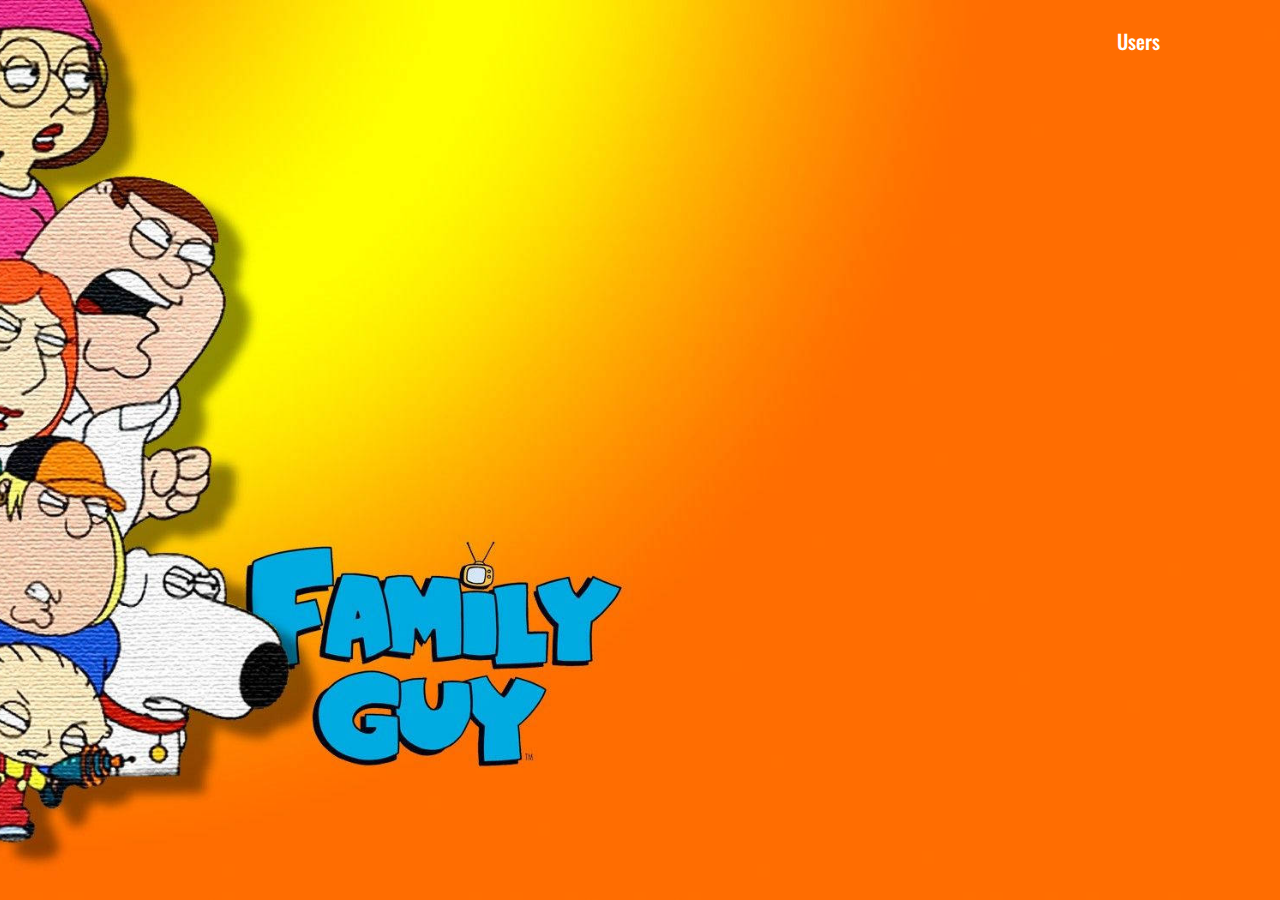
==== index.html @ 7c98be9d "Initial commit" ====
<!DOCTYPE html>
<html lang="en">
  <head>
    <meta charset="UTF-8" />
    <meta name="viewport" content="width=device-width, initial-scale=1.0" />
    <link rel="preconnect" href="https://fonts.googleapis.com" />
    <link rel="preconnect" href="https://fonts.gstatic.com" crossorigin />
    <link
      href="https://fonts.googleapis.com/css2?family=Oswald:wght@200;300;400;500;600;700&display=swap"
      rel="stylesheet"
    />
    <link rel="stylesheet" href="css/style.css" />
    <title>Home</title>
  </head>
  <body class="page">
    <div class="users">
      <div class="container">
        <p class="page-title">Users</p>
        <ul class="users-list">
          <!-- <li class="user-item">
            <img
              src="https://reqres.in/img/faces/1-image.jpg"
              alt="user-img"
              class="user-img"
            />
            <div class="user-textbox">
              <p class="user-name">George</p>
              <p class="user-lastName">Bluth</p>
              <p class="user-email">george.bluth@reqres.in</p>
            </div>
          </li>
          <li class="user-item">
            <img
              src="https://reqres.in/img/faces/1-image.jpg"
              alt="user-img"
              class="user-img"
            />
            <div class="user-textbox">
              <p class="user-name">George</p>
              <p class="user-lastName">Bluth</p>
              <p class="user-email">george.bluth@reqres.in</p>
            </div>
          </li>
          <li class="user-item">
            <img
              src="https://reqres.in/img/faces/1-image.jpg"
              alt="user-img"
              class="user-img"
            />
            <div class="user-textbox">
              <p class="user-name">George</p>
              <p class="user-lastName">Bluth</p>
              <p class="user-email">george.bluth@reqres.in</p>
            </div>
          </li>
          <li class="user-item">
            <img
              src="https://reqres.in/img/faces/1-image.jpg"
              alt="user-img"
              class="user-img"
            />
            <div class="user-textbox">
              <p class="user-name">George</p>
              <p class="user-lastName">Bluth</p>
              <p class="user-email">george.bluth@reqres.in</p>
            </div>
          </li>
          <li class="user-item">
            <img
              src="https://reqres.in/img/faces/1-image.jpg"
              alt="user-img"
              class="user-img"
            />
            <div class="user-textbox">
              <p class="user-name">George</p>
              <p class="user-lastName">Bluth</p>
              <p class="user-email">george.bluth@reqres.in</p>
            </div>
          </li>
          <li class="user-item">
            <img
              src="https://reqres.in/img/faces/1-image.jpg"
              alt="user-img"
              class="user-img"
            />
            <div class="user-textbox">
              <p class="user-name">George</p>
              <p class="user-lastName">Bluth</p>
              <p class="user-email">george.bluth@reqres.in</p>
            </div>
          </li> -->
        </ul>
      </div>
    </div>
    <script src="js/script.js"></script>
  </body>
</html>
---- css/style.css ----
/*! normalize.css v8.0.1 | MIT License | github.com/necolas/normalize.css */html{line-height:1.15;-webkit-text-size-adjust:100%}body{margin:0}main{display:block}h1{font-size:2em}hr{-webkit-box-sizing:content-box;box-sizing:content-box;height:0;overflow:visible}pre{font-family:monospace,monospace;font-size:1em}a{background-color:rgba(0,0,0,0)}abbr[title]{border-bottom:none;text-decoration:underline;-webkit-text-decoration:underline dotted;text-decoration:underline dotted}b,strong{font-weight:bolder}code,kbd,samp{font-family:monospace,monospace;font-size:1em}small{font-size:80%}sub,sup{font-size:75%;line-height:0;position:relative;vertical-align:baseline}sub{bottom:-0.25em}sup{top:-0.5em}img{border-style:none}button,input,optgroup,select,textarea{font-family:inherit;font-size:100%;line-height:1.15;margin:0}button,input{overflow:visible}button,select{text-transform:none}button,[type=button],[type=reset],[type=submit]{-webkit-appearance:button}button::-moz-focus-inner,[type=button]::-moz-focus-inner,[type=reset]::-moz-focus-inner,[type=submit]::-moz-focus-inner{border-style:none;padding:0}button:-moz-focusring,[type=button]:-moz-focusring,[type=reset]:-moz-focusring,[type=submit]:-moz-focusring{outline:1px dotted ButtonText}fieldset{padding:.35em .75em .625em}legend{-webkit-box-sizing:border-box;box-sizing:border-box;color:inherit;display:table;max-width:100%;padding:0;white-space:normal}progress{vertical-align:baseline}textarea{overflow:auto}[type=checkbox],[type=radio]{-webkit-box-sizing:border-box;box-sizing:border-box;padding:0}[type=number]::-webkit-inner-spin-button,[type=number]::-webkit-outer-spin-button{height:auto}[type=search]{-webkit-appearance:textfield;outline-offset:-2px}[type=search]::-webkit-search-decoration{-webkit-appearance:none}::-webkit-file-upload-button{-webkit-appearance:button;font:inherit}details{display:block}summary{display:list-item}template{display:none}[hidden]{display:none}*,*::before,*::after{-webkit-box-sizing:border-box;box-sizing:border-box}*{margin:0;padding:0}img,picture,svg{display:block;max-width:100%}html{height:100%}body{display:-webkit-box;display:-ms-flexbox;display:flex;-webkit-box-orient:vertical;-webkit-box-direction:normal;-ms-flex-direction:column;flex-direction:column;height:100%;font-family:"Oswald",sans-serif;font-weight:500;font-size:15px;color:var(--main-text-color);background-color:var(--main-bg-color);font-size:15px}main{-webkit-box-flex:1;-ms-flex-positive:1;flex-grow:1}ul{padding-left:0;list-style:none}li{text-decoration:none}input[type=search]::-webkit-search-decoration,input[type=search]::-webkit-search-cancel-button,input[type=search]::-webkit-search-results-button,input[type=search]::-webkit-search-results-decoration{-webkit-appearance:none}.container{max-width:1320px;width:100%;padding:0 20px;margin:0 auto}.home{display:grid;grid-template-columns:.3fr .7fr}.left{display:none;height:100vh;background-image:url("/img/bg.jpg");background-position:center;background-repeat:no-repeat;background-size:cover}.right{height:100vh;width:100vw}.textbox{margin-top:30px;text-align:center}.logo-icon{margin:0 auto;max-width:60%}.title{margin-top:5px}.home-form{margin-top:25px}.form{display:-webkit-inline-box;display:-ms-inline-flexbox;display:inline-flex;-webkit-box-orient:vertical;-webkit-box-direction:normal;-ms-flex-direction:column;flex-direction:column;gap:10px}.form-input{outline:none;padding:6px 15px;min-height:33px;min-width:200px;border-radius:8px;border:1px solid rgba(0,0,0,.208)}.form-input::-webkit-input-placeholder{font-size:13px;color:rgba(0,0,0,.508)}.form-input::-moz-placeholder{font-size:13px;color:rgba(0,0,0,.508)}.form-input:-ms-input-placeholder{font-size:13px;color:rgba(0,0,0,.508)}.form-input::-ms-input-placeholder{font-size:13px;color:rgba(0,0,0,.508)}.form-input::placeholder{font-size:13px;color:rgba(0,0,0,.508)}.form-sign{min-height:35px;border-radius:8px;border:1px solid rgba(0,0,0,0);background-color:#000;color:#eee;-webkit-transition:.5s ease-in-out;transition:.5s ease-in-out}.form-sign:hover{-webkit-transform:scale(1.1);-ms-transform:scale(1.1);transform:scale(1.1)}@media only screen and (min-width: 400px){.textbox{margin-top:50px}.title{font-size:24px}.form{gap:15px}.form-sign{font-size:18px}}@media only screen and (min-width: 600px){.left{display:block}.right{width:70vw}}@media only screen and (min-width: 900px){.logo-icon{max-width:20%}.form{max-width:300px;width:100%}.form-input{padding:10px 25px;max-width:300px;width:100%}.form-input::-webkit-input-placeholder{font-size:18px}.form-input::-moz-placeholder{font-size:18px}.form-input:-ms-input-placeholder{font-size:18px}.form-input::-ms-input-placeholder{font-size:18px}.form-input::placeholder{font-size:18px}}html{overflow-x:hidden}.page{background-color:#000;height:100vh;background-image:url("/img/famliy-guy.jpg");background-size:cover;background-position:center;background-repeat:no-repeat}.page-title{text-align:center;margin-bottom:25px;color:#fff;font-size:20px}.users{padding:30px 0}.users-list{display:grid;grid-template-columns:1fr 1fr;gap:10px}.user-item{background-color:rgba(239,241,247,.322);border:1px solid rgba(0,0,0,0);border-radius:15px;overflow:hidden;padding:10px}.user-img{border-radius:50%;max-width:50%;margin:20px auto 20px}.user-textbox{display:-webkit-box;display:-ms-flexbox;display:flex;-webkit-box-orient:vertical;-webkit-box-direction:normal;-ms-flex-direction:column;flex-direction:column;gap:5px;text-align:center}.user-email{font-size:10px}@media screen and (min-width: 400px){.users-list{display:grid;grid-template-columns:1fr 1fr;gap:15px}.user-item{padding:20px}.user-img{border-radius:50%;max-width:60%;margin:10px auto 10px}.user-email{font-size:15px}}@media screen and (min-width: 600px){.users{margin-left:auto;margin-right:100px}.user-item{-webkit-transition:all .4s ease;transition:all .4s ease}.user-item:hover{-webkit-transform:scale(1.1);-ms-transform:scale(1.1);transform:scale(1.1)}}/*# sourceMappingURL=style.css.map */
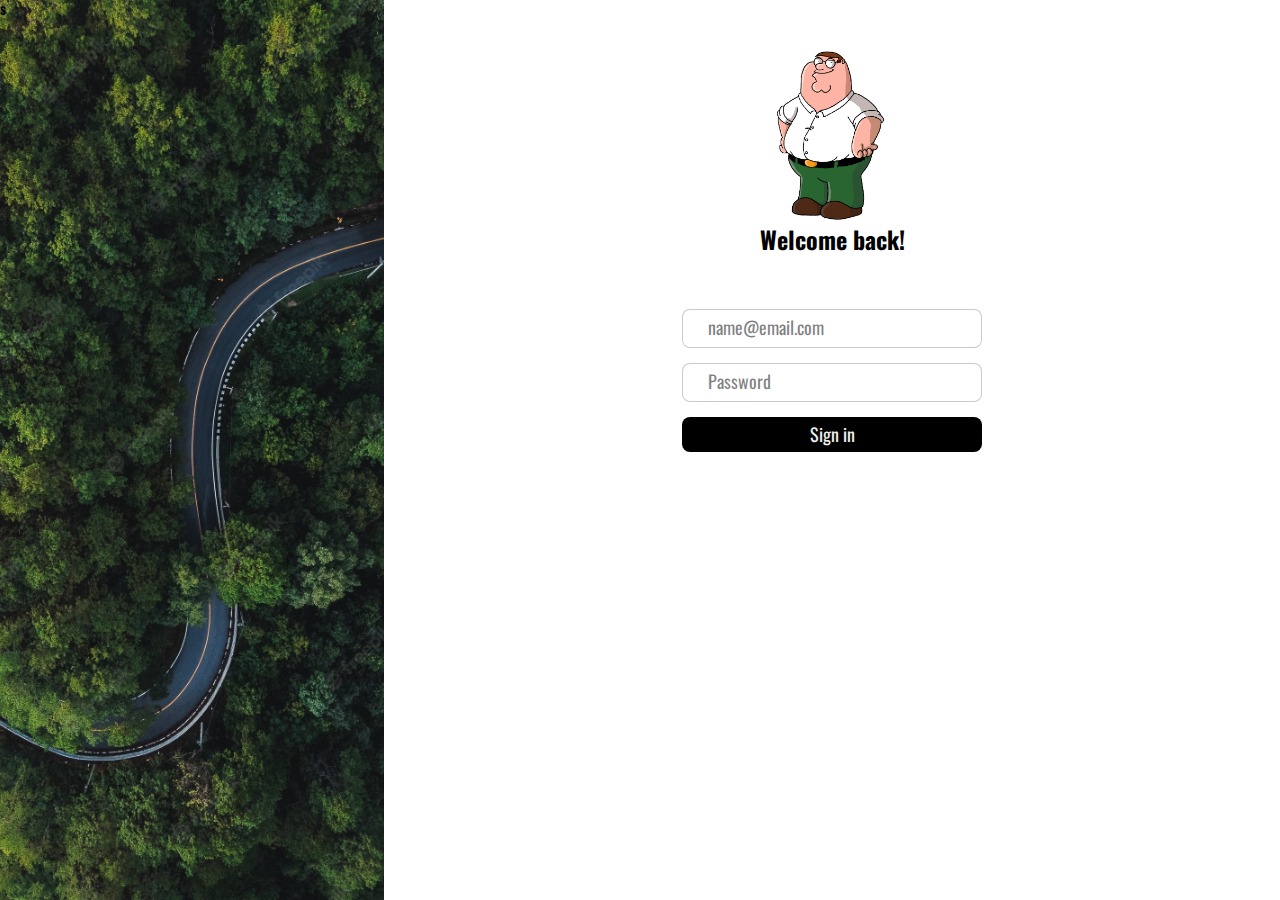
==== commit 19e2f2c4: "Final commit" ====
--- a/index.html
+++ b/index.html
@@ -15,7 +15,11 @@
   <body class="page">
     <div class="users">
       <div class="container">
-        <p class="page-title">Users</p>
+        <div class="page__wrapper">
+          <p class="page-title">Users</p>
+          <button class="page__logout">Logout</button>
+        </div>
+
         <ul class="users-list">
           <!-- <li class="user-item">
             <img
--- a/css/style.css
+++ b/css/style.css
@@ -1 +1 @@
-/*! normalize.css v8.0.1 | MIT License | github.com/necolas/normalize.css */html{line-height:1.15;-webkit-text-size-adjust:100%}body{margin:0}main{display:block}h1{font-size:2em}hr{-webkit-box-sizing:content-box;box-sizing:content-box;height:0;overflow:visible}pre{font-family:monospace,monospace;font-size:1em}a{background-color:rgba(0,0,0,0)}abbr[title]{border-bottom:none;text-decoration:underline;-webkit-text-decoration:underline dotted;text-decoration:underline dotted}b,strong{font-weight:bolder}code,kbd,samp{font-family:monospace,monospace;font-size:1em}small{font-size:80%}sub,sup{font-size:75%;line-height:0;position:relative;vertical-align:baseline}sub{bottom:-0.25em}sup{top:-0.5em}img{border-style:none}button,input,optgroup,select,textarea{font-family:inherit;font-size:100%;line-height:1.15;margin:0}button,input{overflow:visible}button,select{text-transform:none}button,[type=button],[type=reset],[type=submit]{-webkit-appearance:button}button::-moz-focus-inner,[type=button]::-moz-focus-inner,[type=reset]::-moz-focus-inner,[type=submit]::-moz-focus-inner{border-style:none;padding:0}button:-moz-focusring,[type=button]:-moz-focusring,[type=reset]:-moz-focusring,[type=submit]:-moz-focusring{outline:1px dotted ButtonText}fieldset{padding:.35em .75em .625em}legend{-webkit-box-sizing:border-box;box-sizing:border-box;color:inherit;display:table;max-width:100%;padding:0;white-space:normal}progress{vertical-align:baseline}textarea{overflow:auto}[type=checkbox],[type=radio]{-webkit-box-sizing:border-box;box-sizing:border-box;padding:0}[type=number]::-webkit-inner-spin-button,[type=number]::-webkit-outer-spin-button{height:auto}[type=search]{-webkit-appearance:textfield;outline-offset:-2px}[type=search]::-webkit-search-decoration{-webkit-appearance:none}::-webkit-file-upload-button{-webkit-appearance:button;font:inherit}details{display:block}summary{display:list-item}template{display:none}[hidden]{display:none}*,*::before,*::after{-webkit-box-sizing:border-box;box-sizing:border-box}*{margin:0;padding:0}img,picture,svg{display:block;max-width:100%}html{height:100%}body{display:-webkit-box;display:-ms-flexbox;display:flex;-webkit-box-orient:vertical;-webkit-box-direction:normal;-ms-flex-direction:column;flex-direction:column;height:100%;font-family:"Oswald",sans-serif;font-weight:500;font-size:15px;color:var(--main-text-color);background-color:var(--main-bg-color);font-size:15px}main{-webkit-box-flex:1;-ms-flex-positive:1;flex-grow:1}ul{padding-left:0;list-style:none}li{text-decoration:none}input[type=search]::-webkit-search-decoration,input[type=search]::-webkit-search-cancel-button,input[type=search]::-webkit-search-results-button,input[type=search]::-webkit-search-results-decoration{-webkit-appearance:none}.container{max-width:1320px;width:100%;padding:0 20px;margin:0 auto}.home{display:grid;grid-template-columns:.3fr .7fr}.left{display:none;height:100vh;background-image:url("/img/bg.jpg");background-position:center;background-repeat:no-repeat;background-size:cover}.right{height:100vh;width:100vw}.textbox{margin-top:30px;text-align:center}.logo-icon{margin:0 auto;max-width:60%}.title{margin-top:5px}.home-form{margin-top:25px}.form{display:-webkit-inline-box;display:-ms-inline-flexbox;display:inline-flex;-webkit-box-orient:vertical;-webkit-box-direction:normal;-ms-flex-direction:column;flex-direction:column;gap:10px}.form-input{outline:none;padding:6px 15px;min-height:33px;min-width:200px;border-radius:8px;border:1px solid rgba(0,0,0,.208)}.form-input::-webkit-input-placeholder{font-size:13px;color:rgba(0,0,0,.508)}.form-input::-moz-placeholder{font-size:13px;color:rgba(0,0,0,.508)}.form-input:-ms-input-placeholder{font-size:13px;color:rgba(0,0,0,.508)}.form-input::-ms-input-placeholder{font-size:13px;color:rgba(0,0,0,.508)}.form-input::placeholder{font-size:13px;color:rgba(0,0,0,.508)}.form-sign{min-height:35px;border-radius:8px;border:1px solid rgba(0,0,0,0);background-color:#000;color:#eee;-webkit-transition:.5s ease-in-out;transition:.5s ease-in-out}.form-sign:hover{-webkit-transform:scale(1.1);-ms-transform:scale(1.1);transform:scale(1.1)}@media only screen and (min-width: 400px){.textbox{margin-top:50px}.title{font-size:24px}.form{gap:15px}.form-sign{font-size:18px}}@media only screen and (min-width: 600px){.left{display:block}.right{width:70vw}}@media only screen and (min-width: 900px){.logo-icon{max-width:20%}.form{max-width:300px;width:100%}.form-input{padding:10px 25px;max-width:300px;width:100%}.form-input::-webkit-input-placeholder{font-size:18px}.form-input::-moz-placeholder{font-size:18px}.form-input:-ms-input-placeholder{font-size:18px}.form-input::-ms-input-placeholder{font-size:18px}.form-input::placeholder{font-size:18px}}html{overflow-x:hidden}.page{background-color:#000;height:100vh;background-image:url("/img/famliy-guy.jpg");background-size:cover;background-position:center;background-repeat:no-repeat}.page-title{text-align:center;margin-bottom:25px;color:#fff;font-size:20px}.users{padding:30px 0}.users-list{display:grid;grid-template-columns:1fr 1fr;gap:10px}.user-item{background-color:rgba(239,241,247,.322);border:1px solid rgba(0,0,0,0);border-radius:15px;overflow:hidden;padding:10px}.user-img{border-radius:50%;max-width:50%;margin:20px auto 20px}.user-textbox{display:-webkit-box;display:-ms-flexbox;display:flex;-webkit-box-orient:vertical;-webkit-box-direction:normal;-ms-flex-direction:column;flex-direction:column;gap:5px;text-align:center}.user-email{font-size:10px}@media screen and (min-width: 400px){.users-list{display:grid;grid-template-columns:1fr 1fr;gap:15px}.user-item{padding:20px}.user-img{border-radius:50%;max-width:60%;margin:10px auto 10px}.user-email{font-size:15px}}@media screen and (min-width: 600px){.users{margin-left:auto;margin-right:100px}.user-item{-webkit-transition:all .4s ease;transition:all .4s ease}.user-item:hover{-webkit-transform:scale(1.1);-ms-transform:scale(1.1);transform:scale(1.1)}}/*# sourceMappingURL=style.css.map */+/*! normalize.css v8.0.1 | MIT License | github.com/necolas/normalize.css */html{line-height:1.15;-webkit-text-size-adjust:100%}body{margin:0}main{display:block}h1{font-size:2em}hr{-webkit-box-sizing:content-box;box-sizing:content-box;height:0;overflow:visible}pre{font-family:monospace,monospace;font-size:1em}a{background-color:rgba(0,0,0,0)}abbr[title]{border-bottom:none;text-decoration:underline;-webkit-text-decoration:underline dotted;text-decoration:underline dotted}b,strong{font-weight:bolder}code,kbd,samp{font-family:monospace,monospace;font-size:1em}small{font-size:80%}sub,sup{font-size:75%;line-height:0;position:relative;vertical-align:baseline}sub{bottom:-0.25em}sup{top:-0.5em}img{border-style:none}button,input,optgroup,select,textarea{font-family:inherit;font-size:100%;line-height:1.15;margin:0}button,input{overflow:visible}button,select{text-transform:none}button,[type=button],[type=reset],[type=submit]{-webkit-appearance:button}button::-moz-focus-inner,[type=button]::-moz-focus-inner,[type=reset]::-moz-focus-inner,[type=submit]::-moz-focus-inner{border-style:none;padding:0}button:-moz-focusring,[type=button]:-moz-focusring,[type=reset]:-moz-focusring,[type=submit]:-moz-focusring{outline:1px dotted ButtonText}fieldset{padding:.35em .75em .625em}legend{-webkit-box-sizing:border-box;box-sizing:border-box;color:inherit;display:table;max-width:100%;padding:0;white-space:normal}progress{vertical-align:baseline}textarea{overflow:auto}[type=checkbox],[type=radio]{-webkit-box-sizing:border-box;box-sizing:border-box;padding:0}[type=number]::-webkit-inner-spin-button,[type=number]::-webkit-outer-spin-button{height:auto}[type=search]{-webkit-appearance:textfield;outline-offset:-2px}[type=search]::-webkit-search-decoration{-webkit-appearance:none}::-webkit-file-upload-button{-webkit-appearance:button;font:inherit}details{display:block}summary{display:list-item}template{display:none}[hidden]{display:none}*,*::before,*::after{-webkit-box-sizing:border-box;box-sizing:border-box}*{margin:0;padding:0}img,picture,svg{display:block;max-width:100%}html{height:100%}body{display:-webkit-box;display:-ms-flexbox;display:flex;-webkit-box-orient:vertical;-webkit-box-direction:normal;-ms-flex-direction:column;flex-direction:column;height:100%;font-family:"Oswald",sans-serif;font-weight:500;font-size:15px;color:var(--main-text-color);background-color:var(--main-bg-color);font-size:15px}main{-webkit-box-flex:1;-ms-flex-positive:1;flex-grow:1}ul{padding-left:0;list-style:none}li{text-decoration:none}input[type=search]::-webkit-search-decoration,input[type=search]::-webkit-search-cancel-button,input[type=search]::-webkit-search-results-button,input[type=search]::-webkit-search-results-decoration{-webkit-appearance:none}.container{max-width:1320px;width:100%;padding:0 20px;margin:0 auto}.home{display:grid;grid-template-columns:.3fr .7fr}.left{display:none;height:100vh;background-image:url("/img/bg.jpg");background-position:center;background-repeat:no-repeat;background-size:cover}.right{height:100vh;width:100vw}.textbox{margin-top:30px;text-align:center}.logo-icon{margin:0 auto;max-width:60%}.title{margin-top:5px}.home-form{margin-top:25px}.form{display:-webkit-inline-box;display:-ms-inline-flexbox;display:inline-flex;-webkit-box-orient:vertical;-webkit-box-direction:normal;-ms-flex-direction:column;flex-direction:column;gap:10px}.form-input{outline:none;padding:6px 15px;min-height:33px;min-width:200px;border-radius:8px;border:1px solid rgba(0,0,0,.208)}.form-input::-webkit-input-placeholder{font-size:13px;color:rgba(0,0,0,.508)}.form-input::-moz-placeholder{font-size:13px;color:rgba(0,0,0,.508)}.form-input:-ms-input-placeholder{font-size:13px;color:rgba(0,0,0,.508)}.form-input::-ms-input-placeholder{font-size:13px;color:rgba(0,0,0,.508)}.form-input::placeholder{font-size:13px;color:rgba(0,0,0,.508)}.form-sign{min-height:35px;border-radius:8px;border:1px solid rgba(0,0,0,0);background-color:#000;color:#eee;-webkit-transition:.5s ease-in-out;transition:.5s ease-in-out}.form-sign:hover{-webkit-transform:scale(1.1);-ms-transform:scale(1.1);transform:scale(1.1)}@media only screen and (min-width: 400px){.textbox{margin-top:50px}.title{font-size:24px}.form{gap:15px}.form-sign{font-size:18px}}@media only screen and (min-width: 600px){.left{display:block}.right{width:70vw}}@media only screen and (min-width: 900px){.logo-icon{max-width:20%}.form{max-width:300px;width:100%}.form-input{padding:10px 25px;max-width:300px;width:100%}.form-input::-webkit-input-placeholder{font-size:18px}.form-input::-moz-placeholder{font-size:18px}.form-input:-ms-input-placeholder{font-size:18px}.form-input::-ms-input-placeholder{font-size:18px}.form-input::placeholder{font-size:18px}}html{overflow-x:hidden}.page{background-color:#000;height:100vh;background-image:url("/img/famliy-guy.jpg");background-size:cover;background-position:center;background-repeat:no-repeat}.page__wrapper{display:-webkit-box;display:-ms-flexbox;display:flex;-webkit-box-pack:justify;-ms-flex-pack:justify;justify-content:space-between;margin-bottom:25px}.page-title{text-align:center;color:#fff;font-size:20px}.page__logout{border:1px solid rgba(0,0,0,0);background-color:rgba(0,0,0,0);color:#fff;font-size:20px;padding:5px 10px;border-radius:20px;cursor:pointer;-webkit-transition:all .4s ease;transition:all .4s ease}.page__logout:hover{background-color:rgba(255,255,255,.3843137255)}.users{padding:30px 0}.users-list{display:grid;grid-template-columns:1fr 1fr;gap:10px}.user-item{background-color:rgba(239,241,247,.322);border:1px solid rgba(0,0,0,0);border-radius:15px;overflow:hidden;padding:10px}.user-img{border-radius:50%;max-width:50%;margin:20px auto 20px}.user-textbox{display:-webkit-box;display:-ms-flexbox;display:flex;-webkit-box-orient:vertical;-webkit-box-direction:normal;-ms-flex-direction:column;flex-direction:column;gap:5px;text-align:center}.user-email{font-size:10px}@media screen and (min-width: 400px){.users-list{display:grid;grid-template-columns:1fr 1fr;gap:15px}.user-item{padding:20px}.user-img{border-radius:50%;max-width:60%;margin:10px auto 10px}.user-email{font-size:15px}}@media screen and (min-width: 600px){.users{margin-left:auto;margin-right:100px}.user-item{-webkit-transition:all .4s ease;transition:all .4s ease}.user-item:hover{-webkit-transform:scale(1.1);-ms-transform:scale(1.1);transform:scale(1.1)}}.name-span{color:red}/*# sourceMappingURL=style.css.map */